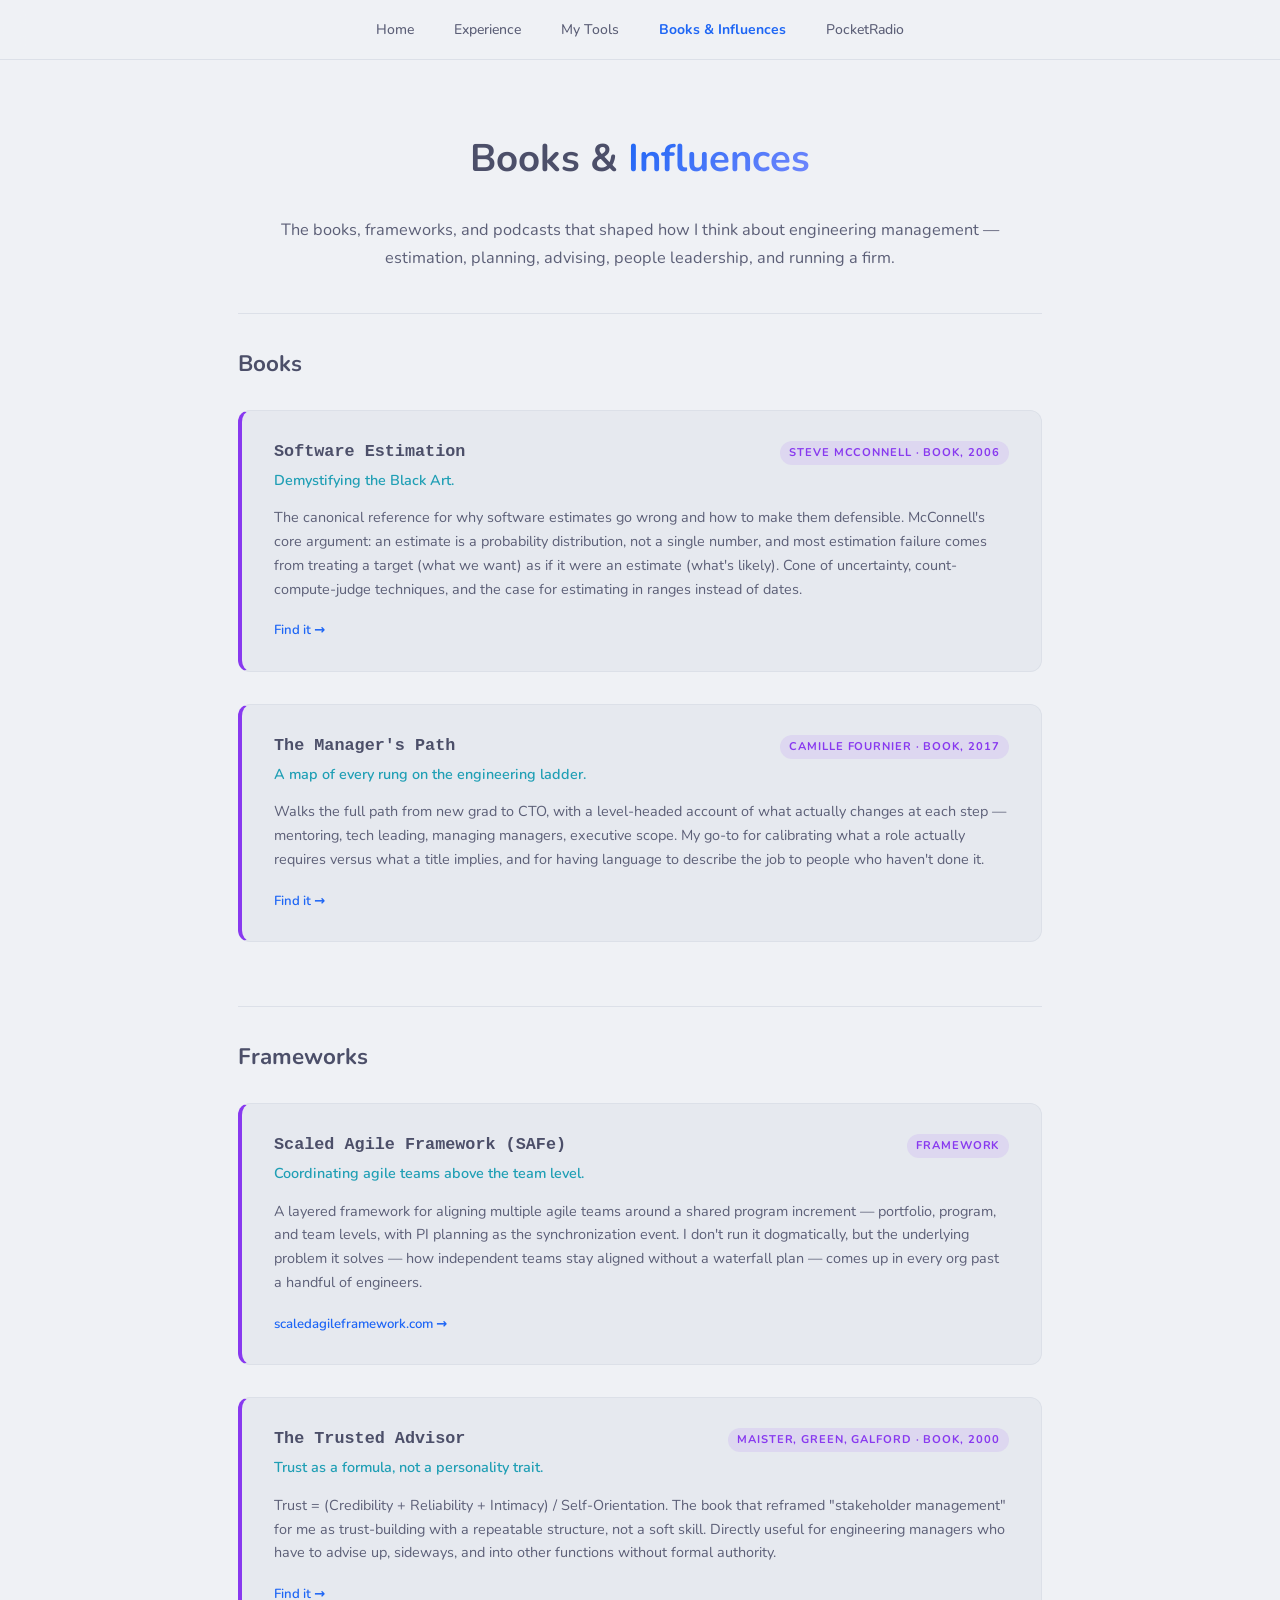
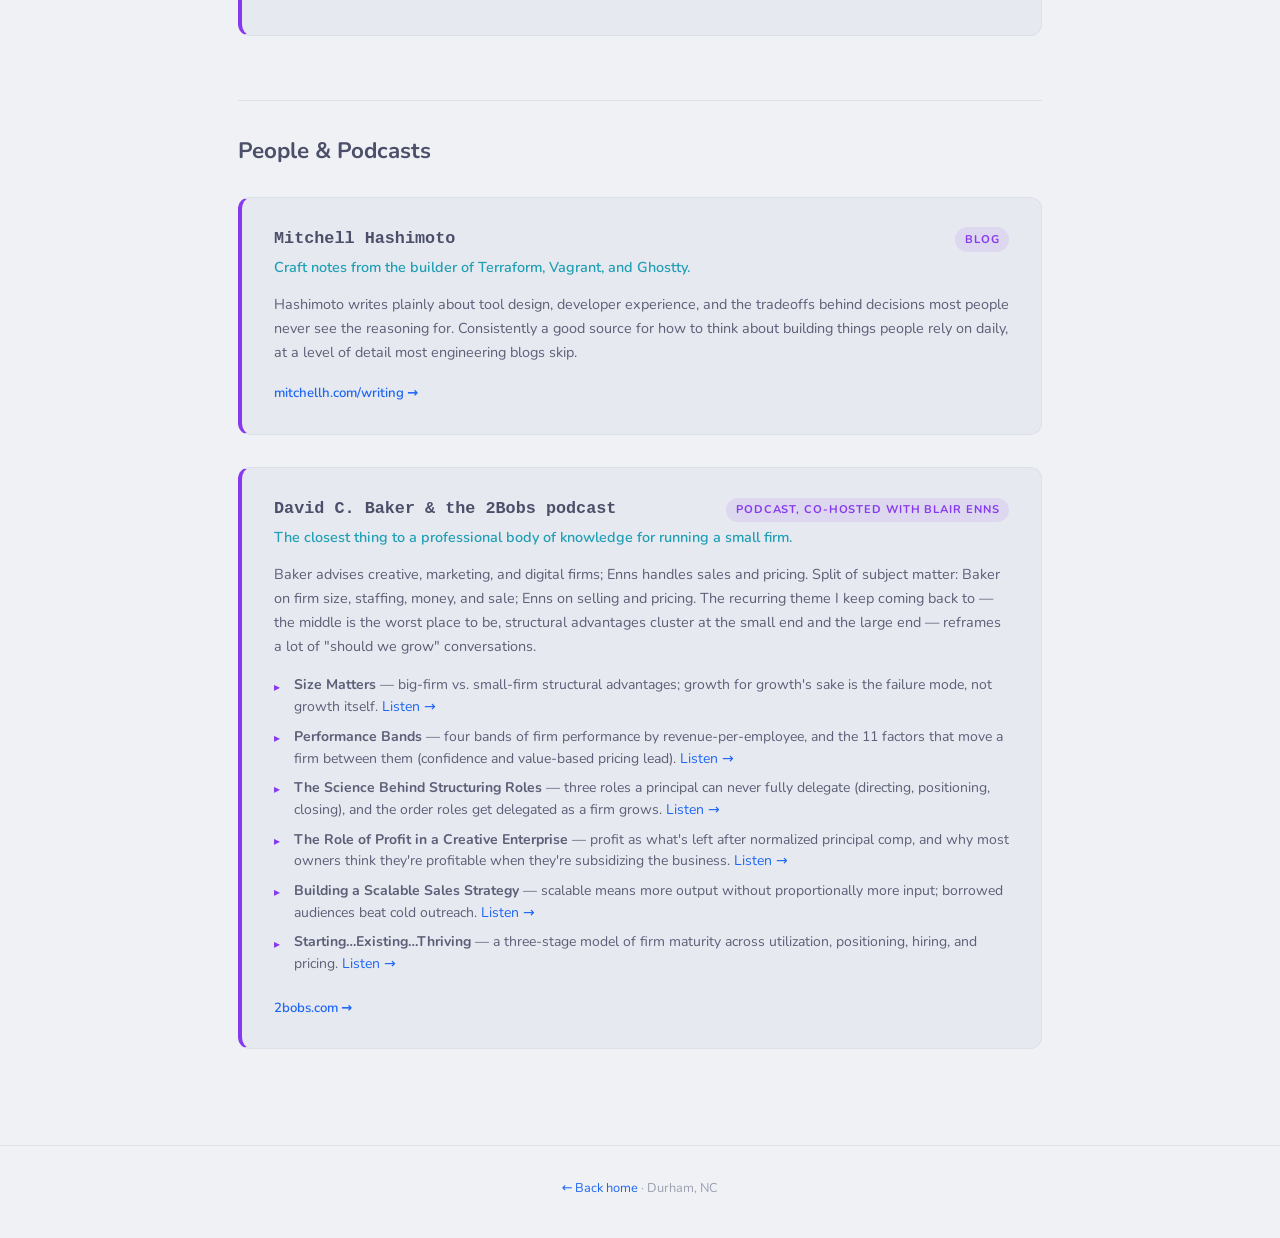
==== books.html @ 74b7c438 "Add Books & Influences page Estimation, SAFe, Trusted Advisor, The Manager's Path, Mitchell Hashimot" ====
<!DOCTYPE html>
<html lang="en">
<head>
  <meta charset="UTF-8" />
  <meta name="viewport" content="width=device-width, initial-scale=1.0" />
  <title>Books &amp; Influences — Jonathan Johnson</title>
  <meta name="description" content="Books, frameworks, and podcasts that shaped Jonathan Johnson's approach to engineering management." />
  <link rel="preconnect" href="https://fonts.googleapis.com" />
  <link rel="preconnect" href="https://fonts.gstatic.com" crossorigin />
  <link href="https://fonts.googleapis.com/css2?family=Caveat:wght@600&family=Nunito:wght@300;400;500;600;700&display=swap" rel="stylesheet" />
  <link rel="stylesheet" href="assets/site.css" />
  <noscript><style>.fade-in { opacity: 1; transform: none; }</style></noscript>
</head>
<body>

  <!-- NAV -->
  <nav>
    <ul>
      <li><a href="index.html">Home</a></li>
      <li><a href="experience.html">Experience</a></li>
      <li><a href="tools.html">My Tools</a></li>
      <li><a href="books.html" class="current">Books &amp; Influences</a></li>
      <li><a href="pocketradio.html">PocketRadio</a></li>
    </ul>
  </nav>

  <div id="books">
    <div class="section-wrap first">
      <h2 class="section-heading tight fade-in">Books &amp; <span>Influences</span></h2>
      <p class="pr-lede fade-in">The books, frameworks, and podcasts that shaped how I think about engineering management — estimation, planning, advising, people leadership, and running a firm.</p>

      <!-- ── BOOKS ── -->
      <div class="tool-group">
        <div class="tool-group-head fade-in">
          <h3>Books</h3>
        </div>

        <div class="tool-list">

          <div class="tool-card fade-in">
            <div class="tool-head">
              <span class="tool-name">Software Estimation</span>
              <span class="tool-kind">Steve McConnell · Book, 2006</span>
            </div>
            <p class="tool-what">Demystifying the Black Art.</p>
            <p class="tool-desc">The canonical reference for why software estimates go wrong and how to make them defensible. McConnell's core argument: an estimate is a probability distribution, not a single number, and most estimation failure comes from treating a target (what we want) as if it were an estimate (what's likely). Cone of uncertainty, count-compute-judge techniques, and the case for estimating in ranges instead of dates.</p>
            <a href="https://www.google.com/search?q=Software+Estimation+Demystifying+the+Black+Art+Steve+McConnell" target="_blank" rel="noopener" class="tool-link">Find it →</a>
          </div>

          <div class="tool-card fade-in">
            <div class="tool-head">
              <span class="tool-name">The Manager's Path</span>
              <span class="tool-kind">Camille Fournier · Book, 2017</span>
            </div>
            <p class="tool-what">A map of every rung on the engineering ladder.</p>
            <p class="tool-desc">Walks the full path from new grad to CTO, with a level-headed account of what actually changes at each step — mentoring, tech leading, managing managers, executive scope. My go-to for calibrating what a role actually requires versus what a title implies, and for having language to describe the job to people who haven't done it.</p>
            <a href="https://www.google.com/search?q=The+Manager%27s+Path+Camille+Fournier" target="_blank" rel="noopener" class="tool-link">Find it →</a>
          </div>

        </div>
      </div>

      <!-- ── FRAMEWORKS ── -->
      <div class="tool-group">
        <div class="tool-group-head fade-in">
          <h3>Frameworks</h3>
        </div>

        <div class="tool-list">

          <div class="tool-card fade-in">
            <div class="tool-head">
              <span class="tool-name">Scaled Agile Framework (SAFe)</span>
              <span class="tool-kind">Framework</span>
            </div>
            <p class="tool-what">Coordinating agile teams above the team level.</p>
            <p class="tool-desc">A layered framework for aligning multiple agile teams around a shared program increment — portfolio, program, and team levels, with PI planning as the synchronization event. I don't run it dogmatically, but the underlying problem it solves — how independent teams stay aligned without a waterfall plan — comes up in every org past a handful of engineers.</p>
            <a href="https://scaledagileframework.com/" target="_blank" rel="noopener" class="tool-link">scaledagileframework.com →</a>
          </div>

          <div class="tool-card fade-in">
            <div class="tool-head">
              <span class="tool-name">The Trusted Advisor</span>
              <span class="tool-kind">Maister, Green, Galford · Book, 2000</span>
            </div>
            <p class="tool-what">Trust as a formula, not a personality trait.</p>
            <p class="tool-desc">Trust = (Credibility + Reliability + Intimacy) / Self-Orientation. The book that reframed "stakeholder management" for me as trust-building with a repeatable structure, not a soft skill. Directly useful for engineering managers who have to advise up, sideways, and into other functions without formal authority.</p>
            <a href="https://www.google.com/search?q=The+Trusted+Advisor+Maister+Green+Galford" target="_blank" rel="noopener" class="tool-link">Find it →</a>
          </div>

        </div>
      </div>

      <!-- ── PEOPLE & PODCASTS ── -->
      <div class="tool-group">
        <div class="tool-group-head fade-in">
          <h3>People &amp; Podcasts</h3>
        </div>

        <div class="tool-list">

          <div class="tool-card fade-in">
            <div class="tool-head">
              <span class="tool-name">Mitchell Hashimoto</span>
              <span class="tool-kind">Blog</span>
            </div>
            <p class="tool-what">Craft notes from the builder of Terraform, Vagrant, and Ghostty.</p>
            <p class="tool-desc">Hashimoto writes plainly about tool design, developer experience, and the tradeoffs behind decisions most people never see the reasoning for. Consistently a good source for how to think about building things people rely on daily, at a level of detail most engineering blogs skip.</p>
            <a href="https://mitchellh.com/writing" target="_blank" rel="noopener" class="tool-link">mitchellh.com/writing →</a>
          </div>

          <div class="tool-card fade-in">
            <div class="tool-head">
              <span class="tool-name">David C. Baker &amp; the 2Bobs podcast</span>
              <span class="tool-kind">Podcast, co-hosted with Blair Enns</span>
            </div>
            <p class="tool-what">The closest thing to a professional body of knowledge for running a small firm.</p>
            <p class="tool-desc">Baker advises creative, marketing, and digital firms; Enns handles sales and pricing. Split of subject matter: Baker on firm size, staffing, money, and sale; Enns on selling and pricing. The recurring theme I keep coming back to — the middle is the worst place to be, structural advantages cluster at the small end and the large end — reframes a lot of "should we grow" conversations.</p>
            <ul class="tool-bullets">
              <li><strong>Size Matters</strong> — big-firm vs. small-firm structural advantages; growth for growth's sake is the failure mode, not growth itself. <a href="https://2bobs.com/podcast/size-matters" target="_blank" rel="noopener">Listen →</a></li>
              <li><strong>Performance Bands</strong> — four bands of firm performance by revenue-per-employee, and the 11 factors that move a firm between them (confidence and value-based pricing lead). <a href="https://2bobs.com/podcast/performance-bands" target="_blank" rel="noopener">Listen →</a></li>
              <li><strong>The Science Behind Structuring Roles</strong> — three roles a principal can never fully delegate (directing, positioning, closing), and the order roles get delegated as a firm grows. <a href="https://2bobs.com/podcast/the-science-behind-structuring-roles" target="_blank" rel="noopener">Listen →</a></li>
              <li><strong>The Role of Profit in a Creative Enterprise</strong> — profit as what's left after normalized principal comp, and why most owners think they're profitable when they're subsidizing the business. <a href="https://2bobs.com/podcast/the-role-of-profit-in-a-creative-enterprise" target="_blank" rel="noopener">Listen →</a></li>
              <li><strong>Building a Scalable Sales Strategy</strong> — scalable means more output without proportionally more input; borrowed audiences beat cold outreach. <a href="https://2bobs.com/podcast/building-a-scalable-sales-strategy" target="_blank" rel="noopener">Listen →</a></li>
              <li><strong>Starting…Existing…Thriving</strong> — a three-stage model of firm maturity across utilization, positioning, hiring, and pricing. <a href="https://2bobs.com/podcast/starting-existing-thriving" target="_blank" rel="noopener">Listen →</a></li>
            </ul>
            <a href="https://2bobs.com" target="_blank" rel="noopener" class="tool-link">2bobs.com →</a>
          </div>

        </div>
      </div>

    </div>
  </div>

  <footer>
    <a href="index.html">← Back home</a> · Durham, NC
  </footer>

  <script src="assets/site.js"></script>

</body>
</html>
---- assets/site.css ----
/* Catppuccin Latte */
:root {
  --base:      #eff1f5;
  --mantle:    #e6e9ef;
  --crust:     #dce0e8;
  --surface0:  #ccd0da;
  --surface1:  #bcc0cc;
  --overlay0:  #9ca0b0;
  --subtext0:  #6c6f85;
  --subtext1:  #5c5f77;
  --text:      #4c4f69;
  --lavender:  #7287fd;
  --blue:      #1e66f5;
  --mauve:     #8839ef;
  --sapphire:  #209fb5;
  --teal:      #179299;
  --green:     #40a02b;
  --peach:     #fe640b;
  --pink:      #ea76cb;
}

*, *::before, *::after { box-sizing: border-box; margin: 0; padding: 0; }
html { scroll-behavior: smooth; }

/* keep anchored headings clear of the fixed nav */
[id] { scroll-margin-top: 76px; }

body {
  font-family: 'Nunito', system-ui, sans-serif;
  background: var(--base);
  color: var(--text);
  line-height: 1.6;
  font-size: 16px;
  overflow-x: hidden;
}

a { color: var(--blue); text-decoration: none; transition: color 0.2s; }
a:hover { color: var(--lavender); }

/* ── NAV ── */
nav {
  position: fixed;
  top: 0; left: 0; right: 0;
  background: rgba(239, 241, 245, 0.85);
  backdrop-filter: blur(12px);
  border-bottom: 1px solid var(--crust);
  z-index: 100;
  padding: 0 3rem;
  display: flex;
  align-items: center;
  justify-content: center;
  height: 60px;
}

nav ul {
  list-style: none;
  display: flex;
  gap: 2.5rem;
}

nav ul a {
  font-size: 0.875rem;
  font-weight: 500;
  color: var(--subtext1);
  transition: color 0.2s;
}

nav ul a:hover { color: var(--blue); }

nav ul a.current {
  color: var(--blue);
  font-weight: 700;
}

/* ── SCROLL FADE-IN ── */
.fade-in {
  opacity: 0;
  transform: translateY(28px);
  transition: opacity 0.6s ease, transform 0.6s ease;
}

.fade-in.visible {
  opacity: 1;
  transform: translateY(0);
}

@media (prefers-reduced-motion: reduce) {
  html { scroll-behavior: auto; }
  .fade-in { opacity: 1; transform: none; transition: none; }
}

/* ── HERO ── */
#hero {
  min-height: 75vh;
  display: flex;
  align-items: center;
  max-width: 1100px;
  margin: 0 auto;
  padding: 100px 3rem 4rem;
  gap: 4rem;
}

.hero-left { flex: 1; }

#hero h1 {
  font-size: clamp(2.8rem, 5vw, 4rem);
  font-weight: 700;
  line-height: 1.1;
  color: var(--text);
  margin-bottom: 1.25rem;
}

#hero h1 span {
  background: linear-gradient(135deg, var(--blue), var(--lavender));
  -webkit-background-clip: text;
  -webkit-text-fill-color: transparent;
  background-clip: text;
}

.hero-bio {
  font-size: 1.1rem;
  color: var(--subtext1);
  max-width: 520px;
  margin-bottom: 2rem;
  line-height: 1.75;
}

.social-icons {
  display: flex;
  gap: 0.75rem;
  margin-bottom: 2rem;
}

.social-icon {
  width: 44px;
  height: 44px;
  border-radius: 50%;
  display: flex;
  align-items: center;
  justify-content: center;
  font-size: 1.1rem;
  transition: transform 0.2s, box-shadow 0.2s;
  border: 1.5px solid var(--surface0);
  background: var(--mantle);
  color: var(--text);
}

.social-icon:hover {
  transform: translateY(-3px);
  box-shadow: 0 6px 16px rgba(30, 102, 245, 0.15);
  color: var(--blue);
  border-color: var(--lavender);
}

.hero-cta {
  display: flex;
  gap: 1rem;
  flex-wrap: wrap;
}

.btn {
  display: inline-block;
  padding: 0.65rem 1.6rem;
  border-radius: 8px;
  font-size: 0.875rem;
  font-weight: 600;
  transition: all 0.2s;
  cursor: pointer;
}

.btn-primary {
  background: linear-gradient(135deg, var(--blue), var(--lavender));
  color: #fff;
  box-shadow: 0 4px 12px rgba(30, 102, 245, 0.3);
}

.btn-primary:hover {
  color: #fff;
  transform: translateY(-2px);
  box-shadow: 0 6px 20px rgba(30, 102, 245, 0.4);
}

.btn-secondary {
  background: var(--mantle);
  color: var(--text);
  border: 1.5px solid var(--surface0);
}

.btn-secondary:hover {
  color: var(--blue);
  border-color: var(--lavender);
  transform: translateY(-2px);
}

/* HERO AVATAR */
.hero-right { flex-shrink: 0; }

.avatar-wrap {
  width: 320px;
  height: 380px;
  border-radius: 24px;
  background: linear-gradient(145deg, var(--mantle), var(--crust));
  border: 2px solid var(--surface0);
  display: flex;
  align-items: center;
  justify-content: center;
  position: relative;
  overflow: hidden;
  box-shadow: 0 20px 60px rgba(76, 79, 105, 0.12);
}

.avatar-wrap img {
  width: 100%;
  height: 100%;
  object-fit: cover;
}

.avatar-wrap::before {
  content: '';
  position: absolute;
  top: -40px; right: -40px;
  width: 160px; height: 160px;
  border-radius: 50%;
  background: rgba(114, 135, 253, 0.08);
}

.avatar-wrap::after {
  content: '';
  position: absolute;
  bottom: -30px; left: -30px;
  width: 120px; height: 120px;
  border-radius: 50%;
  background: rgba(30, 102, 245, 0.07);
}

/* ── SECTION WRAPPER ── */
.section-wrap {
  max-width: 900px;
  margin: 0 auto;
  padding: 6rem 3rem;
  border-top: 1px solid var(--crust);
}

/* first section on an interior page sits under the fixed nav, no top rule */
.section-wrap.first {
  border-top: none;
  padding-top: 8rem;
}

.section-wrap.wide { max-width: 1100px; }

.section-heading {
  text-align: center;
  font-size: clamp(1.8rem, 3vw, 2.4rem);
  font-weight: 700;
  color: var(--text);
  margin-bottom: 3.5rem;
}

.section-heading.tight { margin-bottom: 1.75rem; }

.section-heading span {
  background: linear-gradient(135deg, var(--blue), var(--lavender));
  -webkit-background-clip: text;
  -webkit-text-fill-color: transparent;
  background-clip: text;
}

/* ── EXPERIENCE CARDS ── */
.exp-list {
  display: flex;
  flex-direction: column;
  gap: 1.5rem;
}

.exp-card {
  background: var(--mantle);
  border: 1.5px solid var(--crust);
  border-left: 4px solid var(--lavender);
  border-radius: 12px;
  padding: 1.75rem 2rem;
  transition: box-shadow 0.2s, transform 0.2s;
}

.exp-card:hover {
  box-shadow: 0 8px 32px rgba(76, 79, 105, 0.1);
  transform: translateY(-2px);
}

.exp-card-header {
  display: flex;
  align-items: flex-start;
  justify-content: space-between;
  flex-wrap: wrap;
  gap: 0.5rem;
  margin-bottom: 0.25rem;
}

.exp-company {
  font-size: 1.05rem;
  font-weight: 700;
  color: var(--text);
}

.exp-period {
  font-size: 0.8rem;
  font-weight: 500;
  color: var(--overlay0);
  background: var(--surface0);
  padding: 0.2rem 0.65rem;
  border-radius: 20px;
  white-space: nowrap;
}

.exp-role {
  font-size: 0.875rem;
  font-weight: 600;
  color: var(--sapphire);
  margin-bottom: 1rem;
}

.exp-bullets {
  list-style: none;
  display: flex;
  flex-direction: column;
  gap: 0.5rem;
}

.exp-bullets li {
  font-size: 0.9rem;
  color: var(--subtext1);
  padding-left: 1.25rem;
  position: relative;
  line-height: 1.55;
}

.exp-bullets li::before {
  content: '▸';
  position: absolute;
  left: 0;
  color: var(--lavender);
  font-size: 0.75rem;
  top: 0.2rem;
}

/* ── SKILLS ── */
.skills-section {
  display: flex;
  flex-direction: column;
  gap: 2.5rem;
}

.skill-category h3 {
  font-size: 0.8rem;
  font-weight: 700;
  text-transform: uppercase;
  letter-spacing: 0.1em;
  color: var(--mauve);
  margin-bottom: 0.9rem;
}

.skill-pills {
  display: flex;
  flex-wrap: wrap;
  gap: 0.5rem;
}

.pill {
  font-size: 0.825rem;
  font-weight: 500;
  padding: 0.35rem 0.9rem;
  border-radius: 20px;
  border: 1.5px solid var(--surface0);
  background: var(--mantle);
  color: var(--subtext1);
  transition: all 0.2s;
}

.pill:hover {
  border-color: var(--lavender);
  color: var(--blue);
  background: rgba(114, 135, 253, 0.08);
}

/* ── PROJECTS ── */
.projects-grid {
  display: grid;
  grid-template-columns: repeat(auto-fit, minmax(260px, 1fr));
  gap: 1.25rem;
}

.project-card {
  background: var(--mantle);
  border: 1.5px solid var(--crust);
  border-top: 4px solid var(--sapphire);
  border-radius: 12px;
  padding: 1.5rem;
  display: flex;
  flex-direction: column;
  gap: 0.75rem;
  transition: box-shadow 0.2s, transform 0.2s;
  text-decoration: none;
  color: inherit;
}

.project-card:hover {
  box-shadow: 0 8px 32px rgba(76, 79, 105, 0.1);
  transform: translateY(-2px);
  color: inherit;
}

.project-name {
  font-size: 1rem;
  font-weight: 700;
  color: var(--blue);
}

.project-desc {
  font-size: 0.875rem;
  color: var(--subtext1);
  line-height: 1.55;
  flex: 1;
}

.project-footer {
  display: flex;
  align-items: center;
  gap: 0.5rem;
}

.lang-dot {
  width: 10px;
  height: 10px;
  border-radius: 50%;
  background: #f05138;
  flex-shrink: 0;
}

.lang-label {
  font-size: 0.8rem;
  color: var(--subtext0);
}

/* ── CONTACT ── */
.contact-tagline {
  font-size: 1rem;
  color: var(--subtext0);
  max-width: 480px;
  margin: 0 auto 2.5rem;
  line-height: 1.7;
}

.contact-cards {
  display: flex;
  justify-content: center;
  gap: 1rem;
  flex-wrap: wrap;
}

.contact-card {
  display: flex;
  align-items: center;
  gap: 0.6rem;
  padding: 0.7rem 1.4rem;
  border-radius: 10px;
  background: var(--mantle);
  border: 1.5px solid var(--crust);
  color: var(--text);
  font-size: 0.875rem;
  font-weight: 500;
  transition: all 0.2s;
}

.contact-card:hover {
  border-color: var(--lavender);
  color: var(--blue);
  transform: translateY(-2px);
  box-shadow: 0 6px 20px rgba(30, 102, 245, 0.12);
}

/* ── FOOTER ── */
footer {
  text-align: center;
  padding: 2rem;
  font-size: 0.8rem;
  color: var(--overlay0);
  border-top: 1px solid var(--crust);
}

/* ── MY TOOLS ── */
.tool-group { margin-bottom: 4rem; }

.tool-group:last-child { margin-bottom: 0; }

.tool-group-head {
  border-top: 1px solid var(--crust);
  padding-top: 2rem;
  margin-bottom: 1.75rem;
}

.tool-group:first-child .tool-group-head {
  border-top: none;
  padding-top: 0;
}

.tool-group-head h3 {
  font-size: 1.4rem;
  font-weight: 700;
  color: var(--text);
  margin-bottom: 0.75rem;
}

.tool-group-head h3 span {
  background: linear-gradient(135deg, var(--blue), var(--lavender));
  -webkit-background-clip: text;
  -webkit-text-fill-color: transparent;
  background-clip: text;
}

.tool-group-head p {
  font-size: 0.95rem;
  color: var(--subtext1);
  line-height: 1.7;
  max-width: 68ch;
}

.tool-group-head p + p { margin-top: 0.75rem; }

.tool-group-head code {
  font-family: ui-monospace, SFMono-Regular, Menlo, monospace;
  font-size: 0.82em;
  color: var(--sapphire);
  background: rgba(32, 159, 181, 0.08);
  padding: 0.1em 0.35em;
  border-radius: 4px;
}

.tool-list {
  display: flex;
  flex-direction: column;
  gap: 2rem;
}

.tool-card {
  background: var(--mantle);
  border: 1.5px solid var(--crust);
  border-left: 4px solid var(--mauve);
  border-radius: 12px;
  padding: 1.75rem 2rem;
  transition: box-shadow 0.2s, transform 0.2s;
}

.tool-card:hover {
  box-shadow: 0 8px 32px rgba(76, 79, 105, 0.1);
  transform: translateY(-2px);
}

.tool-head {
  display: flex;
  align-items: baseline;
  justify-content: space-between;
  flex-wrap: wrap;
  gap: 0.5rem;
  margin-bottom: 0.2rem;
}

.tool-name {
  font-family: ui-monospace, SFMono-Regular, Menlo, monospace;
  font-size: 1.05rem;
  font-weight: 700;
  color: var(--text);
}

.tool-kind {
  font-size: 0.7rem;
  font-weight: 700;
  text-transform: uppercase;
  letter-spacing: 0.08em;
  color: var(--mauve);
  background: rgba(136, 57, 239, 0.1);
  padding: 0.2rem 0.6rem;
  border-radius: 20px;
  white-space: nowrap;
}

.tool-what {
  font-size: 0.9rem;
  font-weight: 600;
  color: var(--sapphire);
  margin-bottom: 0.9rem;
}

.tool-desc {
  font-size: 0.9rem;
  color: var(--subtext1);
  line-height: 1.65;
  margin-bottom: 1rem;
}

.tool-desc code,
.tool-bullets code {
  font-family: ui-monospace, SFMono-Regular, Menlo, monospace;
  font-size: 0.82em;
  color: var(--sapphire);
  background: rgba(32, 159, 181, 0.08);
  padding: 0.1em 0.35em;
  border-radius: 4px;
}

.tool-bullets {
  list-style: none;
  display: flex;
  flex-direction: column;
  gap: 0.5rem;
  margin-bottom: 1.25rem;
}

.tool-bullets li {
  font-size: 0.875rem;
  color: var(--subtext1);
  padding-left: 1.25rem;
  position: relative;
  line-height: 1.55;
}

.tool-bullets li::before {
  content: '▸';
  position: absolute;
  left: 0;
  color: var(--mauve);
  font-size: 0.75rem;
  top: 0.2rem;
}

.tool-link {
  display: inline-flex;
  align-items: center;
  gap: 0.45rem;
  font-size: 0.825rem;
  font-weight: 600;
  color: var(--blue);
}

.tool-link:hover { color: var(--lavender); }

.tool-link.pending {
  color: var(--overlay0);
  cursor: default;
}

.tool-link.pending:hover { color: var(--overlay0); }

/* ── PLACEHOLDER ── */
.placeholder {
  text-align: center;
  color: var(--subtext0);
  font-size: 1.02rem;
  line-height: 1.7;
  max-width: 560px;
  margin: 0 auto;
}

/* ── POCKETRADIO ── */
.pr-lede {
  text-align: center;
  max-width: 720px;
  margin: 0 auto 2.5rem;
  color: var(--subtext1);
  font-size: 1.02rem;
  line-height: 1.7;
}

.pr-stat-row {
  display: flex;
  justify-content: center;
  gap: 1rem;
  flex-wrap: wrap;
  margin-bottom: 3rem;
}

.pr-stat {
  background: var(--mantle);
  border: 1.5px solid var(--crust);
  border-radius: 12px;
  padding: 0.9rem 1.5rem;
  text-align: center;
  min-width: 130px;
}

.pr-stat .num {
  font-size: 1.7rem;
  font-weight: 700;
  color: var(--blue);
  display: block;
  line-height: 1.15;
}

@supports ((background-clip: text) or (-webkit-background-clip: text)) {
  .pr-stat .num {
    background: linear-gradient(135deg, var(--blue), var(--lavender));
    -webkit-background-clip: text;
    background-clip: text;
    -webkit-text-fill-color: transparent;
  }
}

.pr-stat .lbl {
  font-size: 0.72rem;
  color: var(--subtext0);
  font-weight: 600;
  text-transform: uppercase;
  letter-spacing: 0.08em;
}

.pr-process {
  display: grid;
  grid-template-columns: repeat(auto-fit, minmax(240px, 1fr));
  gap: 1.25rem;
  margin-bottom: 3.5rem;
}

.pr-step {
  background: var(--mantle);
  border: 1.5px solid var(--crust);
  border-top: 4px solid var(--mauve);
  border-radius: 12px;
  padding: 1.5rem;
}

.pr-step h3 {
  font-size: 1rem;
  font-weight: 700;
  color: var(--text);
  margin-bottom: 0.6rem;
}

.pr-step p {
  font-size: 0.875rem;
  color: var(--subtext1);
  line-height: 1.62;
}

.pr-step code {
  font-family: ui-monospace, SFMono-Regular, Menlo, monospace;
  font-size: 0.8em;
  color: var(--sapphire);
  background: rgba(32, 159, 181, 0.08);
  padding: 0.1em 0.35em;
  border-radius: 4px;
}

.pr-platforms {
  display: grid;
  grid-template-columns: repeat(auto-fit, minmax(220px, 1fr));
  gap: 1.25rem;
  margin-bottom: 3.5rem;
}

.pr-platform {
  background: var(--mantle);
  border: 1.5px solid var(--crust);
  border-left: 4px solid var(--sapphire);
  border-radius: 12px;
  padding: 1.4rem;
  display: flex;
  flex-direction: column;
  gap: 0.55rem;
  text-decoration: none;
  color: inherit;
  transition: box-shadow 0.2s, transform 0.2s;
}

.pr-platform:hover {
  box-shadow: 0 8px 32px rgba(76, 79, 105, 0.1);
  transform: translateY(-2px);
  color: inherit;
}

.pf-head {
  display: flex;
  align-items: center;
  justify-content: space-between;
  gap: 0.5rem;
}

.pf-name {
  font-weight: 700;
  font-size: 0.95rem;
  color: var(--text);
}

.pf-lang {
  font-size: 0.7rem;
  font-weight: 700;
  color: var(--sapphire);
  background: rgba(32, 159, 181, 0.1);
  padding: 0.15rem 0.55rem;
  border-radius: 20px;
  white-space: nowrap;
}

.pf-desc {
  font-size: 0.84rem;
  color: var(--subtext1);
  line-height: 1.55;
  flex: 1;
}

.pf-milestones {
  font-size: 0.74rem;
  font-weight: 600;
  color: var(--overlay0);
}

.pr-platform.planned {
  border-left-color: var(--overlay0);
}

.pr-platform.planned .pf-lang {
  color: var(--overlay1);
  background: rgba(140, 143, 161, 0.12);
}

.pf-status {
  font-size: 0.7rem;
  font-weight: 700;
  text-transform: uppercase;
  letter-spacing: 0.06em;
  color: var(--overlay0);
}

.pr-remote {
  background: var(--mantle);
  border: 1.5px solid var(--crust);
  border-radius: 12px;
  padding: 1.5rem;
  margin-bottom: 3.5rem;
}

.pr-remote h3 {
  font-size: 0.78rem;
  font-weight: 700;
  text-transform: uppercase;
  letter-spacing: 0.1em;
  color: var(--subtext1);
  margin-bottom: 1rem;
}

.pr-remote p {
  font-size: 0.9rem;
  color: var(--subtext1);
  line-height: 1.65;
  margin-bottom: 0.9rem;
}

.pr-remote p:last-child {
  margin-bottom: 0;
}

.pr-anatomy {
  background: var(--crust);
  border: 1.5px solid var(--surface0);
  border-radius: 12px;
  padding: 1.5rem;
  overflow-x: auto;
}

.pr-anatomy h3 {
  font-size: 0.78rem;
  font-weight: 700;
  text-transform: uppercase;
  letter-spacing: 0.1em;
  color: var(--subtext1);
  margin-bottom: 1rem;
}

.pr-anatomy pre {
  font-family: ui-monospace, SFMono-Regular, Menlo, monospace;
  font-size: 0.8rem;
  line-height: 1.55;
  color: var(--subtext1);
  white-space: pre;
}

.pr-license {
  font-size: 0.8rem;
  color: var(--overlay1);
  line-height: 1.6;
  text-align: center;
  max-width: 44rem;
  margin: 1.25rem auto 0;
}

.pr-links {
  display: flex;
  justify-content: center;
  gap: 1rem;
  flex-wrap: wrap;
  margin-top: 2.5rem;
}

/* ── RESPONSIVE ── */
@media (max-width: 768px) {
  nav { padding: 0 1rem; }
  nav ul { gap: 1.1rem; }
  #hero {
    flex-direction: column-reverse;
    padding: 100px 1.5rem 4rem;
    text-align: center;
    gap: 2.5rem;
  }
  .hero-bio { margin: 0 auto 2rem; }
  .social-icons { justify-content: center; }
  .hero-cta { justify-content: center; }
  .avatar-wrap { width: 220px; height: 260px; }
  .section-wrap { padding: 4rem 1.5rem; }
  .section-wrap.first { padding-top: 6rem; }
}

/* four nav items need to survive the narrowest phones */
@media (max-width: 400px) {
  nav { padding: 0 0.65rem; }
  nav ul { gap: 0.8rem; }
  nav ul a { font-size: 0.8rem; }
}
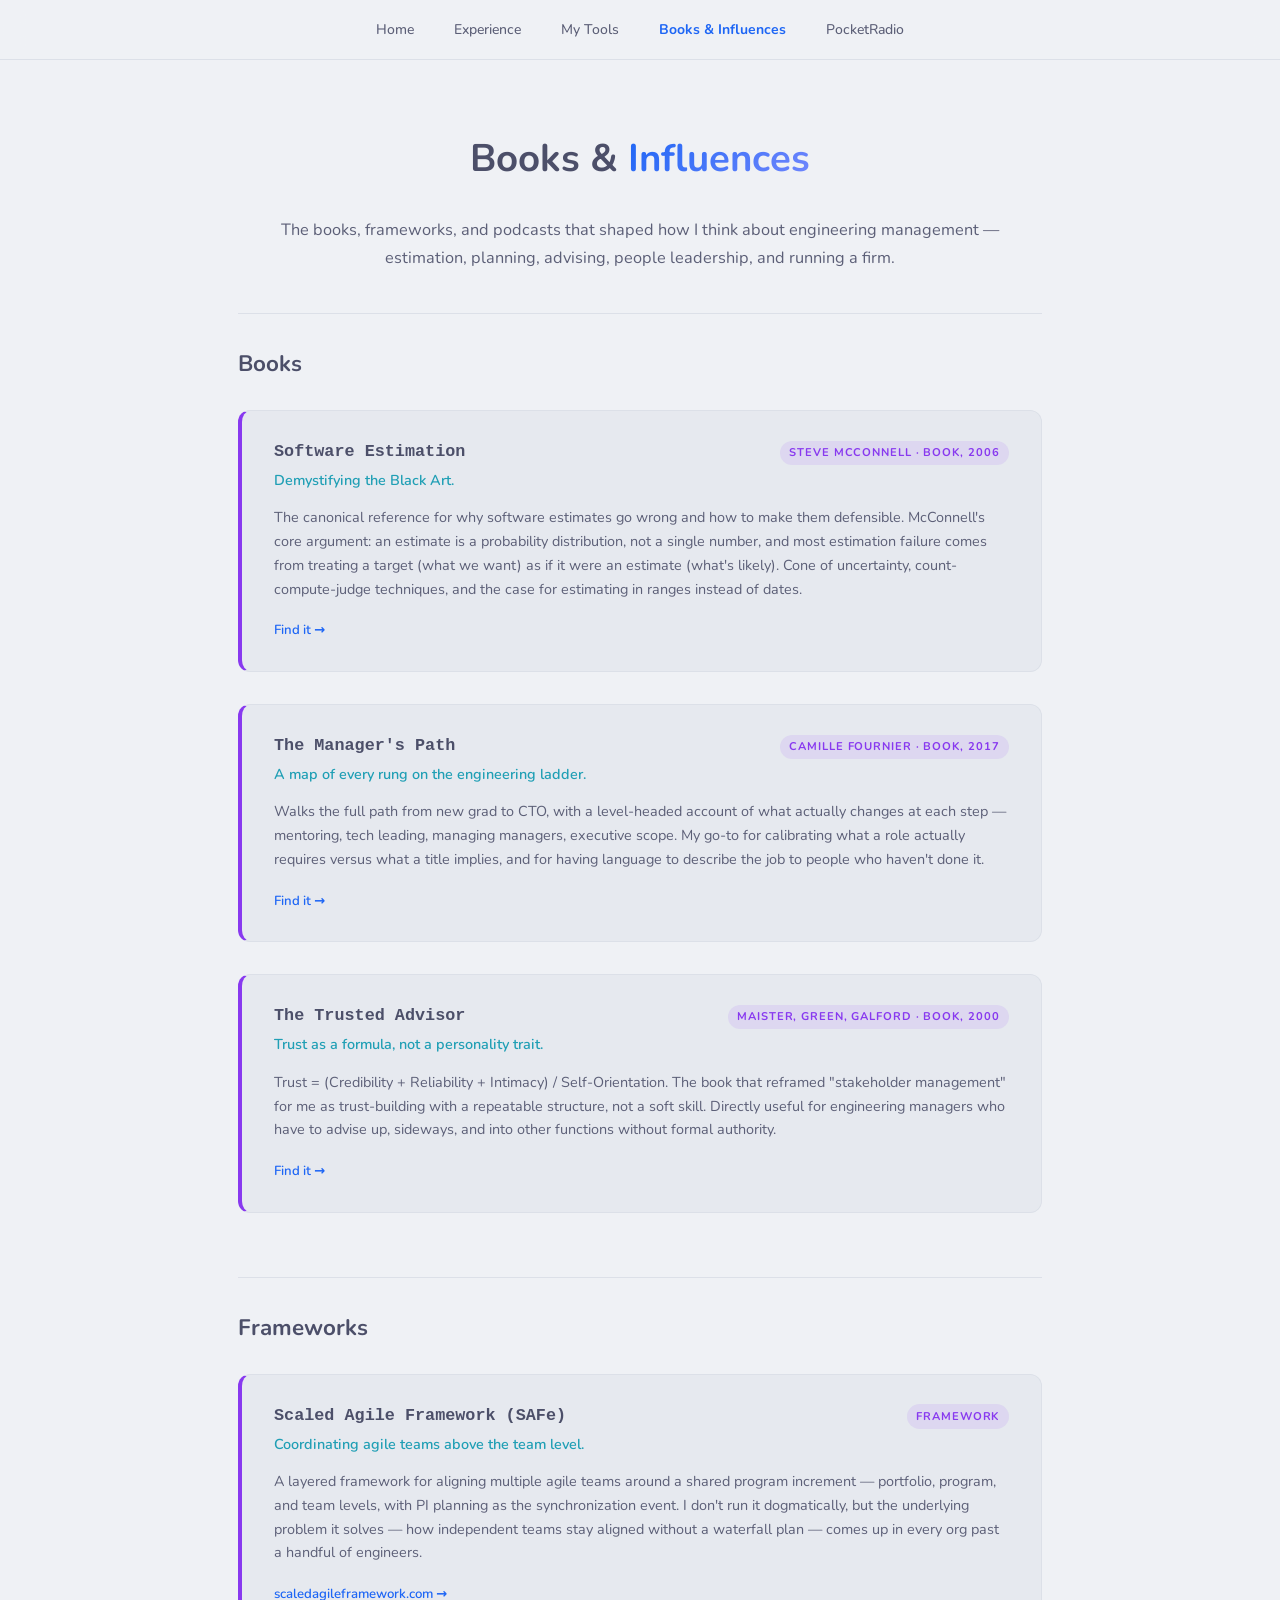
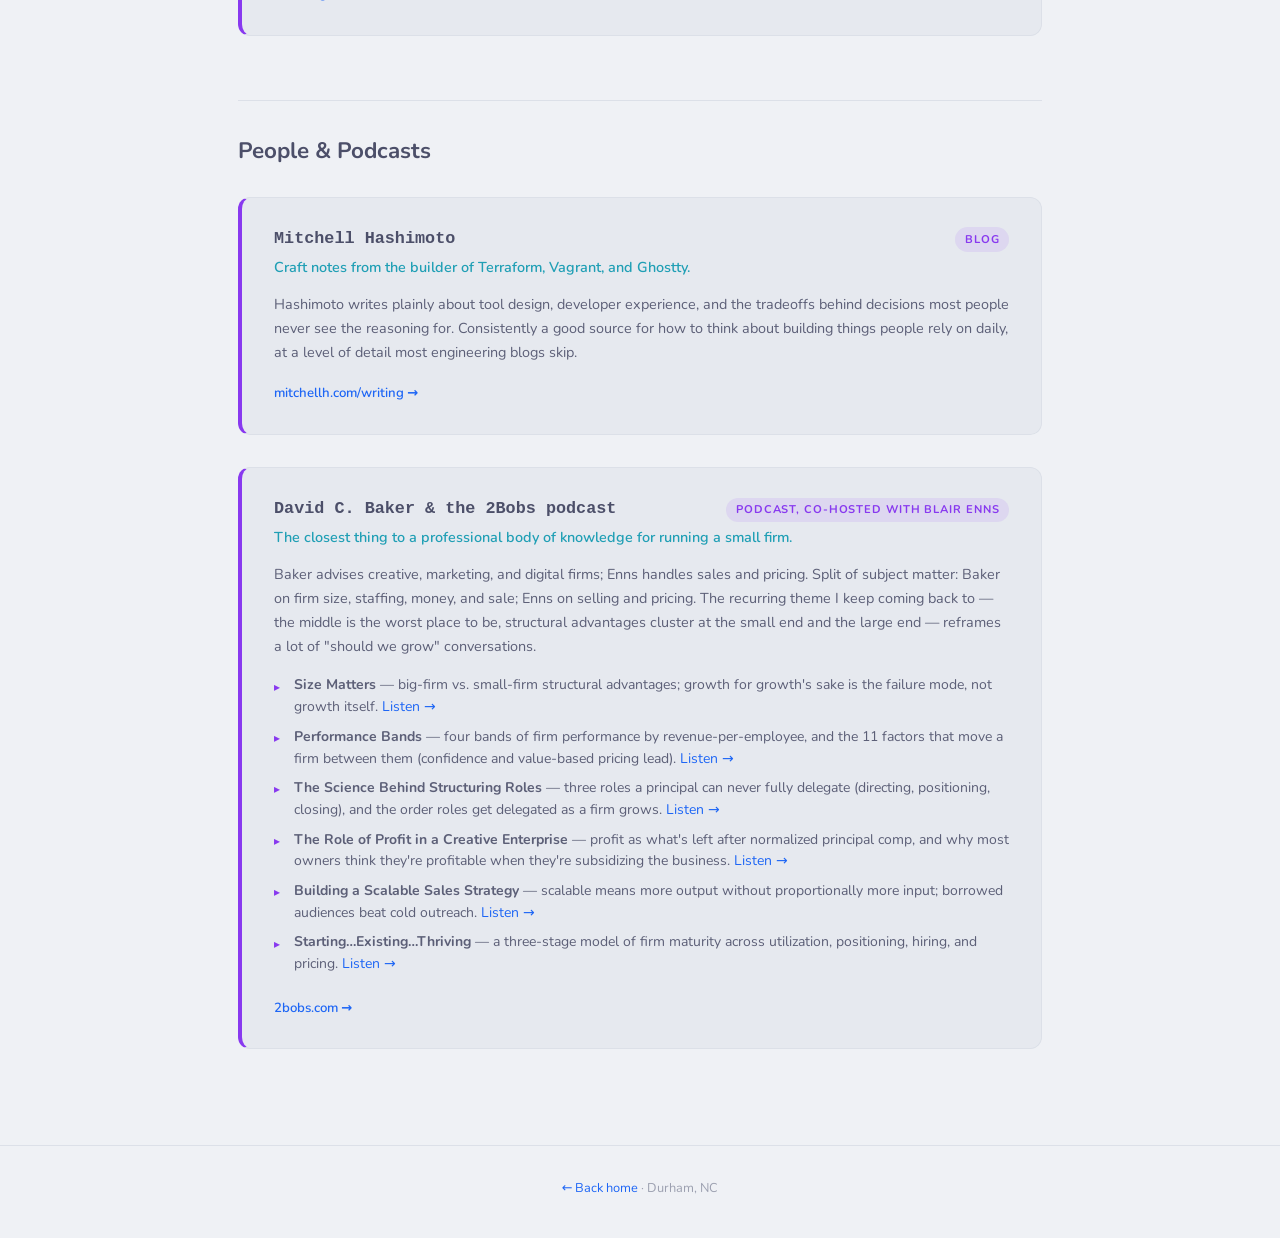
==== commit bab44f4b: "Move Trusted Advisor into Books group, not Frameworks" ====
--- a/books.html
+++ b/books.html
@@ -57,6 +57,16 @@
             <a href="https://www.google.com/search?q=The+Manager%27s+Path+Camille+Fournier" target="_blank" rel="noopener" class="tool-link">Find it →</a>
           </div>
 
+          <div class="tool-card fade-in">
+            <div class="tool-head">
+              <span class="tool-name">The Trusted Advisor</span>
+              <span class="tool-kind">Maister, Green, Galford · Book, 2000</span>
+            </div>
+            <p class="tool-what">Trust as a formula, not a personality trait.</p>
+            <p class="tool-desc">Trust = (Credibility + Reliability + Intimacy) / Self-Orientation. The book that reframed "stakeholder management" for me as trust-building with a repeatable structure, not a soft skill. Directly useful for engineering managers who have to advise up, sideways, and into other functions without formal authority.</p>
+            <a href="https://www.google.com/search?q=The+Trusted+Advisor+Maister+Green+Galford" target="_blank" rel="noopener" class="tool-link">Find it →</a>
+          </div>
+
         </div>
       </div>
 
@@ -76,16 +86,6 @@
             <p class="tool-what">Coordinating agile teams above the team level.</p>
             <p class="tool-desc">A layered framework for aligning multiple agile teams around a shared program increment — portfolio, program, and team levels, with PI planning as the synchronization event. I don't run it dogmatically, but the underlying problem it solves — how independent teams stay aligned without a waterfall plan — comes up in every org past a handful of engineers.</p>
             <a href="https://scaledagileframework.com/" target="_blank" rel="noopener" class="tool-link">scaledagileframework.com →</a>
-          </div>
-
-          <div class="tool-card fade-in">
-            <div class="tool-head">
-              <span class="tool-name">The Trusted Advisor</span>
-              <span class="tool-kind">Maister, Green, Galford · Book, 2000</span>
-            </div>
-            <p class="tool-what">Trust as a formula, not a personality trait.</p>
-            <p class="tool-desc">Trust = (Credibility + Reliability + Intimacy) / Self-Orientation. The book that reframed "stakeholder management" for me as trust-building with a repeatable structure, not a soft skill. Directly useful for engineering managers who have to advise up, sideways, and into other functions without formal authority.</p>
-            <a href="https://www.google.com/search?q=The+Trusted+Advisor+Maister+Green+Galford" target="_blank" rel="noopener" class="tool-link">Find it →</a>
           </div>
 
         </div>
